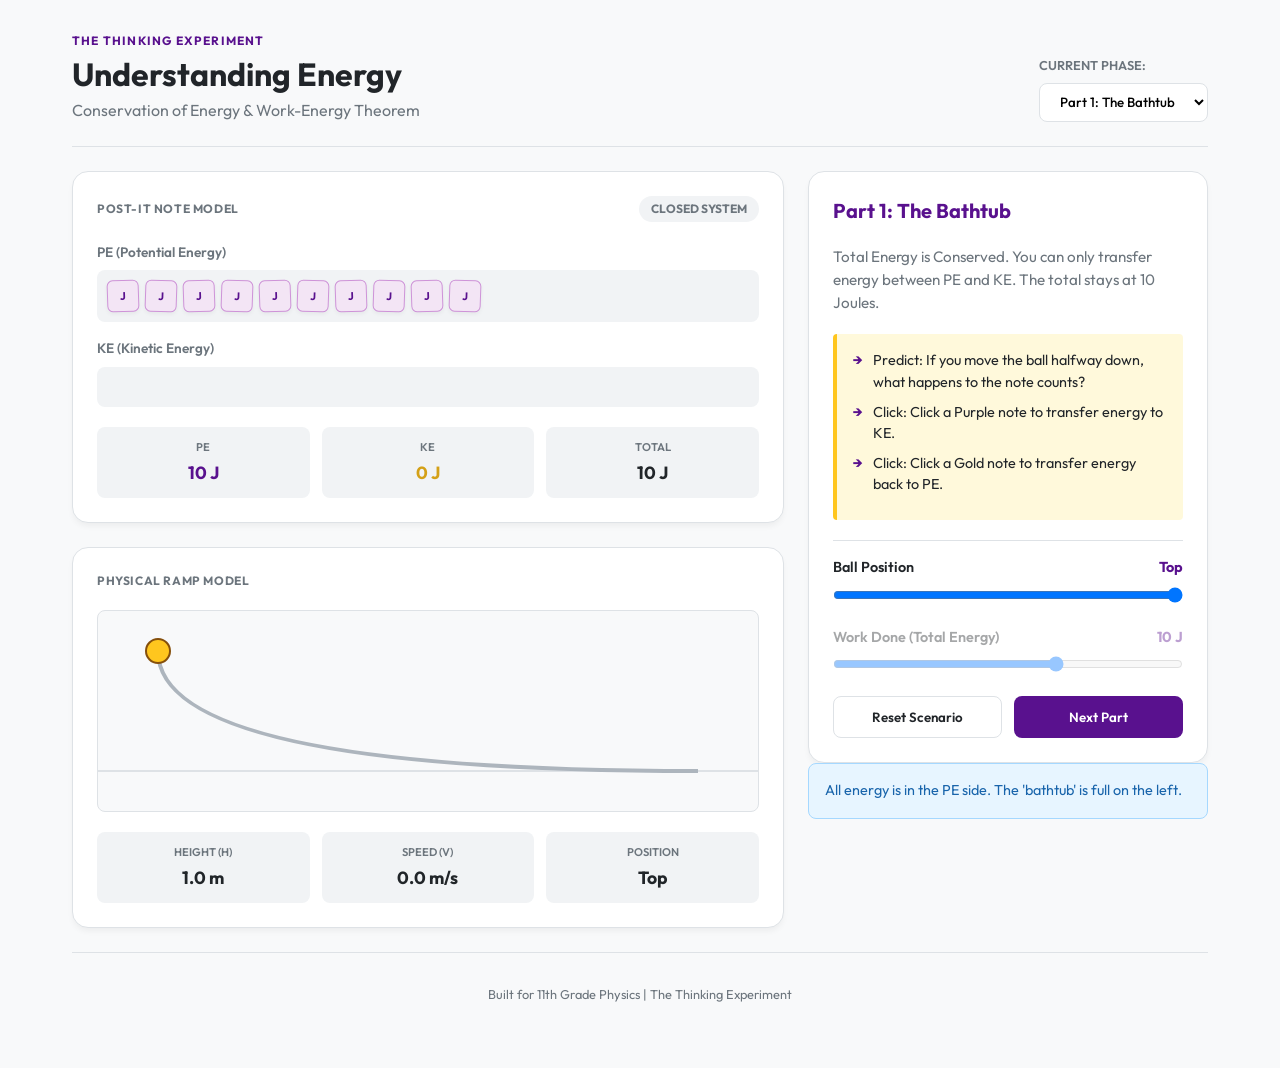
==== index.html @ 65b53689 "Initial commit: Understanding Energy simulation" ====
<!DOCTYPE html>
<html lang="en">
<head>
    <meta charset="UTF-8">
    <meta name="viewport" content="width=device-width, initial-scale=1.0">
    <title>Understanding Energy - The Thinking Experiment</title>
    <meta name="description" content="Interactive energy conservation and work simulation for 11th grade physics.">
    <link rel="stylesheet" href="styles.css">
    <link rel="preconnect" href="https://fonts.googleapis.com">
    <link rel="preconnect" href="https://fonts.gstatic.com" crossorigin>
    <link href="https://fonts.googleapis.com/css2?family=Outfit:wght@300;400;500;600;700&display=swap" rel="stylesheet">
</head>
<body class="light-mode">
    <div class="app-shell">
        <header class="app-header">
            <div class="header-main">
                <p class="kicker">The Thinking Experiment</p>
                <h1>Understanding Energy</h1>
                <p class="subtitle">Conservation of Energy & Work-Energy Theorem</p>
            </div>
            <div class="part-nav">
                <label for="part-selector">Current Phase:</label>
                <select id="part-selector">
                    <option value="1">Part 1: The Bathtub</option>
                    <option value="2">Part 2: Real Values</option>
                    <option value="3">Part 3: Work</option>
                    <option value="4">Part 4: Together</option>
                </select>
            </div>
        </header>

        <main class="main-content">
            <div class="simulation-grid">
                <!-- Left Panel: Models -->
                <div class="models-column">
                    <div class="panel">
                        <div class="panel-header">
                            <span class="panel-title">Post-It Note Model</span>
                            <span id="work-badge" class="work-badge none">no work</span>
                        </div>
                        
                        <div class="model-section">
                            <div class="side-label">PE (Potential Energy)</div>
                            <div class="notes-area" id="pe-notes"></div>
                        </div>

                        <div class="model-section">
                            <div class="side-label">KE (Kinetic Energy)</div>
                            <div class="notes-area" id="ke-notes"></div>
                        </div>

                        <div class="stats-grid">
                            <div class="stat-card pe">
                                <div class="stat-label">PE</div>
                                <div class="stat-value" id="stat-pe">0 J</div>
                            </div>
                            <div class="stat-card ke">
                                <div class="stat-label">KE</div>
                                <div class="stat-value" id="stat-ke">0 J</div>
                            </div>
                            <div class="stat-card total">
                                <div class="stat-label">Total</div>
                                <div class="stat-value" id="stat-tot">0 J</div>
                            </div>
                        </div>

                        <div class="formula-bar" id="formula-bar">
                            <span class="formula-chip">PE = mgh</span>
                            <span class="formula-chip">KE = ½mv²</span>
                            <span class="formula-chip">m = 1kg, g = 10m/s²</span>
                        </div>
                    </div>

                    <div class="panel">
                        <div class="panel-header">
                            <span class="panel-title">Physical Ramp Model</span>
                        </div>
                        <div class="canvas-container">
                            <canvas id="ramp-canvas"></canvas>
                        </div>
                        <div class="stats-grid">
                            <div class="stat-card height">
                                <div class="stat-label">Height (h)</div>
                                <div class="stat-value" id="stat-h">0.0 m</div>
                            </div>
                            <div class="stat-card speed">
                                <div class="stat-label">Speed (v)</div>
                                <div class="stat-value" id="stat-v">0.0 m/s</div>
                            </div>
                            <div class="stat-card position">
                                <div class="stat-label">Position</div>
                                <div class="stat-value" id="stat-pos">Top</div>
                            </div>
                        </div>
                    </div>
                </div>

                <!-- Right Panel: Guide & Controls -->
                <div class="guide-column">
                    <div class="panel guide-panel">
                        <h2 id="part-title">Part 1: The Bathtub</h2>
                        <p id="part-desc" class="part-description">Total energy is fixed. You can only transfer energy between PE and KE.</p>
                        
                        <div class="task-box">
                            <ul id="task-list"></ul>
                        </div>

                        <div class="controls-section">
                            <div class="control-group" id="pos-control">
                                <div class="control-header">
                                    <label>Ball Position</label>
                                    <span class="control-val" id="pos-out">Top</span>
                                </div>
                                <input type="range" min="0" max="100" value="100" id="pos-slider" step="1">
                            </div>

                            <div class="control-group" id="energy-control">
                                <div class="control-header">
                                    <label>Work Done (Total Energy)</label>
                                    <span class="control-val" id="energy-out">10 J</span>
                                </div>
                                <input type="range" min="1" max="15" value="10" id="energy-slider" step="1">
                            </div>

                            <div class="button-actions">
                                <button id="btn-reset" class="btn btn-secondary">Reset Scenario</button>
                                <button id="btn-next" class="btn btn-primary">Next Part</button>
                            </div>
                        </div>
                    </div>

                    <div class="annotation-box" id="annotation">
                        Select a part to begin the investigation.
                    </div>
                </div>
            </div>
        </main>

        <footer class="app-footer">
            <p>Built for 11th Grade Physics | The Thinking Experiment</p>
        </footer>
    </div>

    <script src="script.js"></script>
</body>
</html>
---- styles.css ----
:root {
    --color-bg-body: #f8f9fa;
    --color-bg-panel: #ffffff;
    --color-bg-stat: #f1f3f5;
    --color-border: #dee2e6;
    --color-text-primary: #212529;
    --color-text-secondary: #6c757d;
    
    --pe-color-bg: #f3e5f5;
    --pe-color-text: #59118e;
    --pe-color-border: #ce93d8;
    
    --ke-color-bg: #fffde7;
    --ke-color-text: #ffc61e;
    --ke-color-border: #fff59d;
    
    --work-pos-bg: #faeeda;
    --work-pos-text: #633806;
    --work-neg-bg: #fcebeb;
    --work-neg-text: #791f1f;
    
    --accent-purple: #59118e; /* School Color */
    --accent-gold: #ffc61e;   /* School Color */
    
    --radius-lg: 16px;
    --radius-md: 8px;
    --font-main: 'Outfit', sans-serif;
}

* {
    box-sizing: border-box;
    margin: 0;
    padding: 0;
}

body {
    background-color: var(--color-bg-body);
    color: var(--color-text-primary);
    font-family: var(--font-main);
    line-height: 1.5;
    -webkit-font-smoothing: antialiased;
}

.app-shell {
    max-width: 1200px;
    margin: 0 auto;
    padding: 2rem;
    display: flex;
    flex-direction: column;
    gap: 1.5rem;
    min-height: 100vh;
}

/* Header */
.app-header {
    display: flex;
    justify-content: space-between;
    align-items: flex-end;
    padding-bottom: 1.5rem;
    border-bottom: 1px solid var(--color-border);
}

.kicker {
    font-size: 0.75rem;
    font-weight: 700;
    text-transform: uppercase;
    letter-spacing: 0.1em;
    color: var(--pe-color-text);
}

h1 {
    font-size: 2rem;
    font-weight: 700;
}

.subtitle {
    color: var(--color-text-secondary);
    font-size: 1rem;
}

.part-nav {
    display: flex;
    flex-direction: column;
    gap: 0.5rem;
}

.part-nav label {
    font-size: 0.8rem;
    font-weight: 600;
    color: var(--color-text-secondary);
    text-transform: uppercase;
}

#part-selector {
    padding: 0.6rem 1rem;
    border-radius: var(--radius-md);
    border: 1px solid var(--color-border);
    background: white;
    font-family: inherit;
    font-weight: 500;
    cursor: pointer;
}

/* Grid Layout */
.simulation-grid {
    display: grid;
    grid-template-columns: 1fr 400px;
    gap: 1.5rem;
}

.models-column {
    display: flex;
    flex-direction: column;
    gap: 1.5rem;
}

.panel {
    background: var(--color-bg-panel);
    border: 1px solid var(--color-border);
    border-radius: var(--radius-lg);
    padding: 1.5rem;
    box-shadow: 0 4px 6px -1px rgba(0, 0, 0, 0.05);
}

.panel-header {
    display: flex;
    justify-content: space-between;
    align-items: center;
    margin-bottom: 1.25rem;
}

.panel-title {
    font-size: 0.75rem;
    font-weight: 700;
    text-transform: uppercase;
    letter-spacing: 0.05em;
    color: var(--color-text-secondary);
}

/* Models */
.model-section {
    margin-bottom: 1rem;
}

.side-label {
    font-size: 0.85rem;
    font-weight: 600;
    margin-bottom: 0.5rem;
    color: var(--color-text-secondary);
}

.notes-area {
    display: flex;
    flex-wrap: wrap;
    gap: 6px;
    min-height: 40px;
    padding: 10px;
    background: var(--color-bg-stat);
    border-radius: var(--radius-md);
    align-content: flex-start;
}

.note {
    width: 32px;
    height: 32px;
    border-radius: 6px;
    display: flex;
    align-items: center;
    justify-content: center;
    font-size: 11px;
    font-weight: 700;
    box-shadow: 0 2px 4px rgba(0,0,0,0.05);
    animation: popIn 0.3s cubic-bezier(0.34, 1.56, 0.64, 1); transform: rotate(-2deg);
}

.note.pe { background: var(--pe-color-bg); color: var(--pe-color-text); border: 1px solid var(--pe-color-border); }
.note.ke { background: var(--ke-color-bg); color: var(--ke-color-text); border: 1px solid var(--ke-color-border); }

/* Stats */
.stats-grid {
    display: grid;
    grid-template-columns: repeat(3, 1fr);
    gap: 0.75rem;
    margin-top: 1.25rem;
}

.stat-card {
    padding: 0.75rem;
    border-radius: var(--radius-md);
    text-align: center;
    background: var(--color-bg-stat);
}

.stat-label {
    font-size: 0.7rem;
    font-weight: 600;
    text-transform: uppercase;
    color: var(--color-text-secondary);
    margin-bottom: 0.25rem;
}

.stat-value {
    font-size: 1.1rem;
    font-weight: 700;
}

.stat-card.pe .stat-value { color: var(--pe-color-text); }
.stat-card.ke .stat-value { color: #d4a017; }

/* Canvas */
.canvas-container {
    background: #f8f9fa;
    border-radius: var(--radius-md);
    margin-bottom: 1rem;
    border: 1px solid var(--color-border);
}

#ramp-canvas {
    width: 100%;
    height: 200px;
    display: block;
}

/* Formula Bar */
.formula-bar {
    display: flex;
    gap: 0.5rem;
    margin-top: 1rem;
    flex-wrap: wrap;
}

.formula-chip {
    font-size: 0.75rem;
    padding: 0.25rem 0.6rem;
    background: #f1f3f5;
    color: var(--color-text-secondary);
    border-radius: 4px;
    font-family: monospace;
}

/* Guide Column */
.guide-panel {
    display: flex;
    flex-direction: column;
    gap: 1.25rem;
}

h2 {
    font-size: 1.25rem;
    font-weight: 700;
    color: var(--accent-purple);
}

.part-description {
    font-size: 0.95rem;
    color: var(--color-text-secondary);
}

.task-box {
    background: #fff9db; /* Light yellow background for tasks */
    border-left: 4px solid var(--accent-gold);
    padding: 1rem;
    border-radius: 4px;
}

#task-list {
    list-style: none;
    font-size: 0.9rem;
}

#task-list li {
    margin-bottom: 0.5rem;
    position: relative;
    padding-left: 1.25rem;
}

#task-list li::before {
    content: "→";
    position: absolute;
    left: 0;
    color: var(--accent-purple);
    font-weight: 700;
}

/* Controls */
.controls-section {
    display: flex;
    flex-direction: column;
    gap: 1.5rem;
    padding-top: 1rem;
    border-top: 1px solid var(--color-border);
}

.control-group {
    display: flex;
    flex-direction: column;
    gap: 0.5rem;
}

.control-header {
    display: flex;
    justify-content: space-between;
    align-items: center;
}

.control-header label {
    font-size: 0.9rem;
    font-weight: 600;
}

.control-val {
    font-size: 0.9rem;
    font-weight: 700;
    color: var(--accent-purple);
}

input[type=range] {
    width: 100%;
    cursor: pointer;
}

.button-actions {
    display: flex;
    gap: 0.75rem;
}

.btn {
    flex: 1;
    padding: 0.75rem;
    border-radius: var(--radius-md);
    border: 1px solid transparent;
    font-weight: 600;
    font-family: inherit;
    cursor: pointer;
    transition: all 0.2s;
}

.btn-primary { background: var(--accent-purple); color: white; }
.btn-primary:hover { filter: brightness(1.1); }

.btn-secondary { background: white; border-color: var(--color-border); color: var(--color-text-primary); }
.btn-secondary:hover { background: var(--color-bg-stat); }

/* Work Badge */
.work-badge {
    padding: 0.25rem 0.75rem;
    border-radius: 999px;
    font-size: 0.75rem;
    font-weight: 700;
    text-transform: uppercase;
}

.work-badge.pos { background: var(--work-pos-bg); color: var(--work-pos-text); }
.work-badge.neg { background: var(--work-neg-bg); color: var(--work-neg-text); }
.work-badge.none { background: var(--color-bg-stat); color: var(--color-text-secondary); }

.annotation-box {
    padding: 1rem;
    background: #e7f5ff;
    border-radius: var(--radius-md);
    font-size: 0.9rem;
    color: #1864ab;
    border: 1px solid #a5d8ff;
}

@keyframes popIn {
    0% { transform: scale(0.8); opacity: 0; }
    100% { transform: scale(1); opacity: 1; }
}

.app-footer {
    margin-top: auto;
    padding: 2rem 0;
    text-align: center;
    border-top: 1px solid var(--color-border);
    font-size: 0.8rem;
    color: var(--color-text-secondary);
}

.note:nth-child(even) { transform: rotate(2deg); }
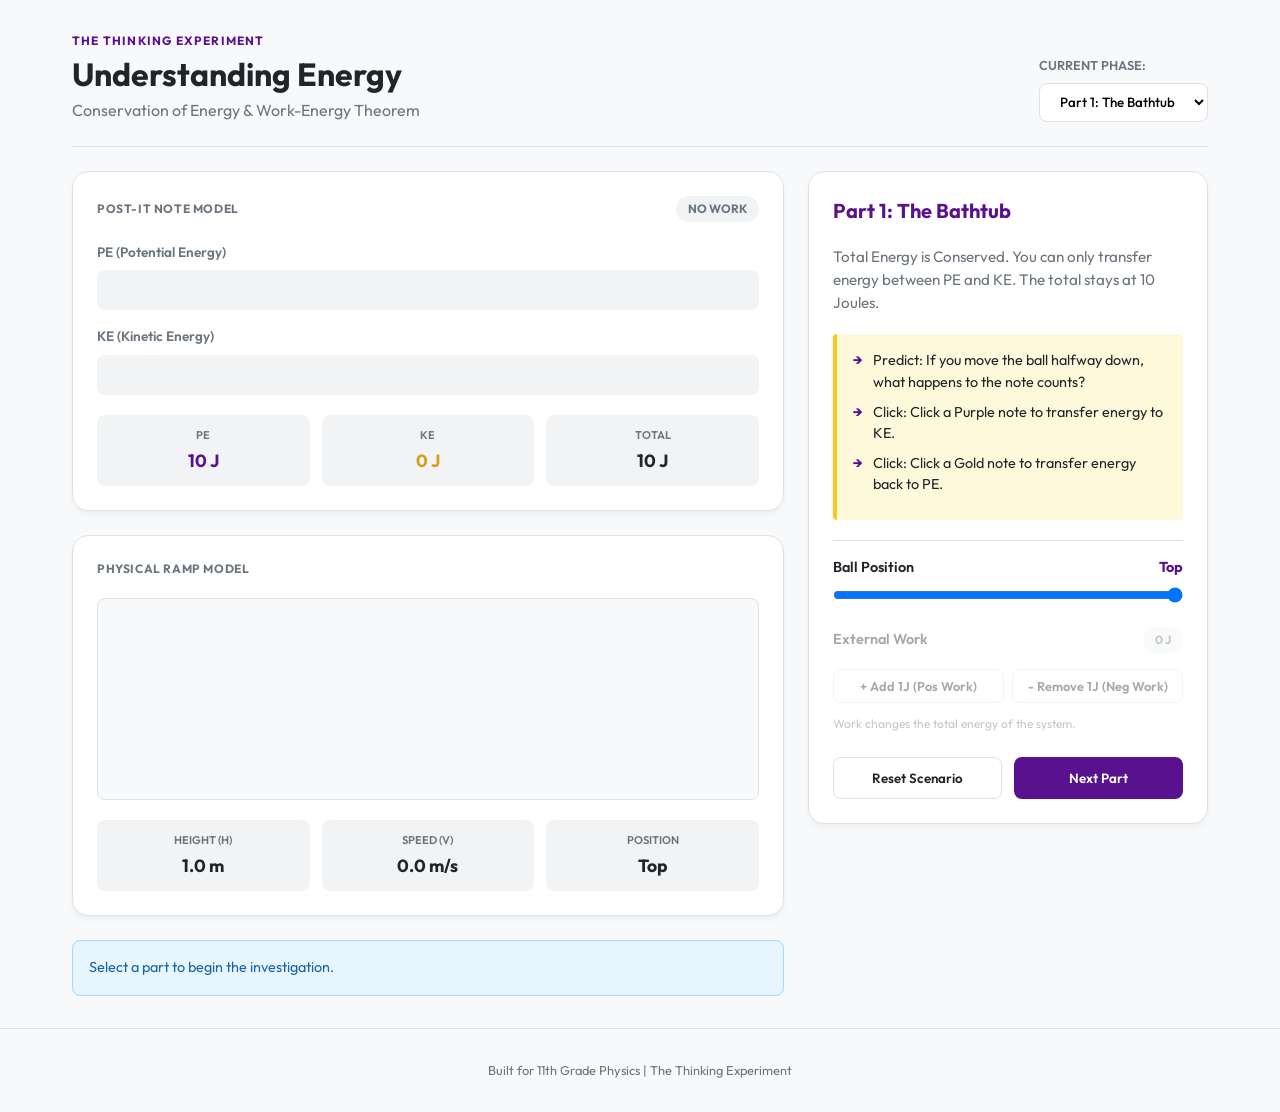
==== commit 85239244: "Refine Work interface: switch from slider to buttons" ====
--- a/index.html
+++ b/index.html
@@ -5,6 +5,7 @@
     <meta name="viewport" content="width=device-width, initial-scale=1.0">
     <title>Understanding Energy - The Thinking Experiment</title>
     <meta name="description" content="Interactive energy conservation and work simulation for 11th grade physics.">
+    <link rel="icon" type="image/png" href="favicon.png">
     <link rel="stylesheet" href="styles.css">
     <link rel="preconnect" href="https://fonts.googleapis.com">
     <link rel="preconnect" href="https://fonts.gstatic.com" crossorigin>
@@ -97,6 +98,7 @@
 
                 <!-- Right Panel: Guide & Controls -->
                 <div class="guide-column">
+                    
                     <div class="panel guide-panel">
                         <h2 id="part-title">Part 1: The Bathtub</h2>
                         <p id="part-desc" class="part-description">Total energy is fixed. You can only transfer energy between PE and KE.</p>
@@ -114,12 +116,18 @@
                                 <input type="range" min="0" max="100" value="100" id="pos-slider" step="1">
                             </div>
 
-                            <div class="control-group" id="energy-control">
+                            <div class="control-group" id="work-control">
                                 <div class="control-header">
-                                    <label>Work Done (Total Energy)</label>
-                                    <span class="control-val" id="energy-out">10 J</span>
+                                    <label>External Work</label>
+                                    <span id="work-total-display" class="work-badge none">0 J</span>
                                 </div>
-                                <input type="range" min="1" max="15" value="10" id="energy-slider" step="1">
+                                <div class="button-actions work-buttons">
+                                    <button id="btn-add-work" class="btn btn-secondary">+ Add 1J (Pos Work)</button>
+                                    <button id="btn-rem-work" class="btn btn-secondary">- Remove 1J (Neg Work)</button>
+                                </div>
+                                <div class="sub-label" style="font-size:0.75rem; color:var(--color-text-secondary); margin-top:0.25rem;">
+                                    Work changes the total energy of the system.
+                                </div>
                             </div>
 
                             <div class="button-actions">
@@ -127,6 +135,9 @@
                                 <button id="btn-next" class="btn btn-primary">Next Part</button>
                             </div>
                         </div>
+                    </div>
+
+
                     </div>
 
                     <div class="annotation-box" id="annotation">
--- a/styles.css
+++ b/styles.css
@@ -378,3 +378,13 @@
 }
 
 .note:nth-child(even) { transform: rotate(2deg); }
+
+.work-buttons {
+    display: flex;
+    gap: 0.5rem;
+    margin-top: 0.5rem;
+}
+.work-buttons .btn {
+    padding: 0.5rem;
+    font-size: 0.8rem;
+}
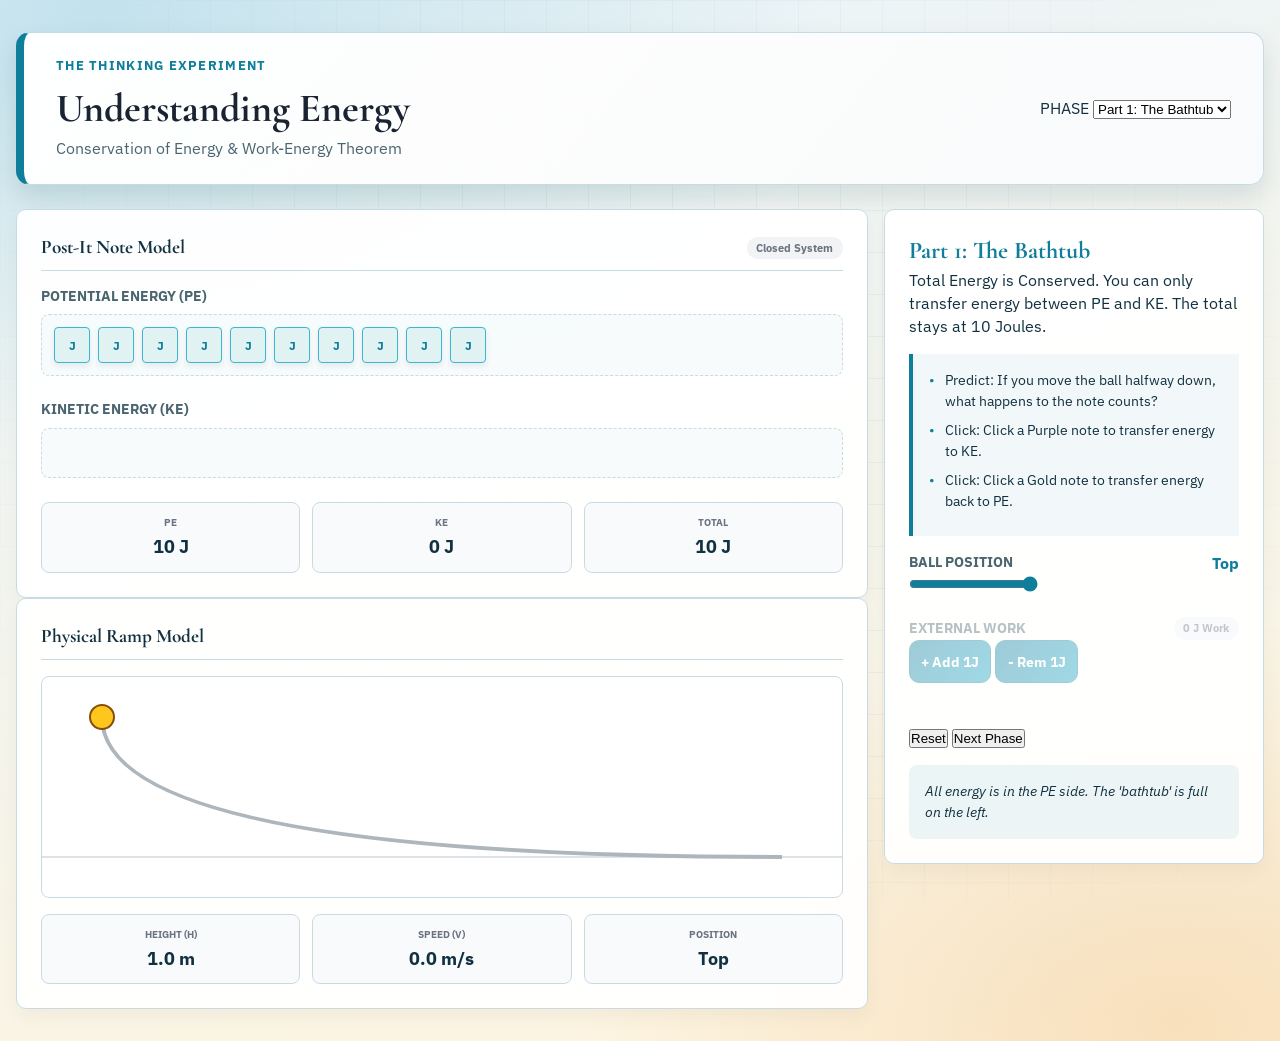
==== commit d11906b9: "Branding: Update colors and style to match The Thinking Experiment standard" ====
--- a/index.html
+++ b/index.html
@@ -4,152 +4,137 @@
     <meta charset="UTF-8">
     <meta name="viewport" content="width=device-width, initial-scale=1.0">
     <title>Understanding Energy - The Thinking Experiment</title>
-    <meta name="description" content="Interactive energy conservation and work simulation for 11th grade physics.">
     <link rel="icon" type="image/png" href="favicon.png">
     <link rel="stylesheet" href="styles.css">
-    <link rel="preconnect" href="https://fonts.googleapis.com">
-    <link rel="preconnect" href="https://fonts.gstatic.com" crossorigin>
-    <link href="https://fonts.googleapis.com/css2?family=Outfit:wght@300;400;500;600;700&display=swap" rel="stylesheet">
 </head>
-<body class="light-mode">
-    <div class="app-shell">
-        <header class="app-header">
-            <div class="header-main">
+<body data-theme="light">
+    <div class="bg-grid"></div>
+    
+    <div class="shell">
+        <!-- ===== HERO ===== -->
+        <header class="hero">
+            <div>
                 <p class="kicker">The Thinking Experiment</p>
                 <h1>Understanding Energy</h1>
                 <p class="subtitle">Conservation of Energy & Work-Energy Theorem</p>
             </div>
             <div class="part-nav">
-                <label for="part-selector">Current Phase:</label>
-                <select id="part-selector">
-                    <option value="1">Part 1: The Bathtub</option>
-                    <option value="2">Part 2: Real Values</option>
-                    <option value="3">Part 3: Work</option>
-                    <option value="4">Part 4: Together</option>
-                </select>
+                <label>
+                    PHASE
+                    <select id="part-selector">
+                        <option value="1">Part 1: The Bathtub</option>
+                        <option value="2">Part 2: Real Values</option>
+                        <option value="3">Part 3: Work</option>
+                        <option value="4">Part 4: Together</option>
+                    </select>
+                </label>
             </div>
         </header>
 
-        <main class="main-content">
-            <div class="simulation-grid">
-                <!-- Left Panel: Models -->
-                <div class="models-column">
-                    <div class="panel">
-                        <div class="panel-header">
-                            <span class="panel-title">Post-It Note Model</span>
-                            <span id="work-badge" class="work-badge none">no work</span>
+        <main class="app-layout">
+            <!-- Left: Models -->
+            <div class="models-column">
+                <section class="panel">
+                    <div class="panel-header">
+                        <span class="panel-title">Post-It Note Model</span>
+                        <span id="work-badge" class="work-badge none">Closed System</span>
+                    </div>
+                    
+                    <div class="model-section">
+                        <div class="side-label">Potential Energy (PE)</div>
+                        <div class="notes-area" id="pe-notes"></div>
+                    </div>
+
+                    <div class="model-section">
+                        <div class="side-label">Kinetic Energy (KE)</div>
+                        <div class="notes-area" id="ke-notes"></div>
+                    </div>
+
+                    <div class="stats-grid">
+                        <div class="stat-card">
+                            <div class="stat-label">PE</div>
+                            <div id="stat-pe" class="stat-value">0 J</div>
                         </div>
-                        
-                        <div class="model-section">
-                            <div class="side-label">PE (Potential Energy)</div>
-                            <div class="notes-area" id="pe-notes"></div>
+                        <div class="stat-card">
+                            <div class="stat-label">KE</div>
+                            <div id="stat-ke" class="stat-value">0 J</div>
+                        </div>
+                        <div class="stat-card">
+                            <div class="stat-label">Total</div>
+                            <div id="stat-tot" class="stat-value">0 J</div>
+                        </div>
+                    </div>
+                </section>
+
+                <section class="panel">
+                    <div class="panel-header">
+                        <span class="panel-title">Physical Ramp Model</span>
+                    </div>
+                    <div class="canvas-container">
+                        <canvas id="ramp-canvas"></canvas>
+                    </div>
+                    <div class="stats-grid">
+                        <div class="stat-card">
+                            <div class="stat-label">Height (h)</div>
+                            <div id="stat-h" class="stat-value">0.0 m</div>
+                        </div>
+                        <div class="stat-card">
+                            <div class="stat-label">Speed (v)</div>
+                            <div id="stat-v" class="stat-value">0.0 m/s</div>
+                        </div>
+                        <div class="stat-card">
+                            <div class="stat-label">Position</div>
+                            <div id="stat-pos" class="stat-value">Top</div>
+                        </div>
+                    </div>
+                </section>
+            </div>
+
+            <!-- Right: Guide & Controls -->
+            <div class="guide-column">
+                <section class="panel guide-panel">
+                    <h2 id="part-title">Part 1: The Bathtub</h2>
+                    <p id="part-desc" class="part-description">Energy transfers between states but the total is conserved.</p>
+                    
+                    <div class="task-box">
+                        <ul id="task-list"></ul>
+                    </div>
+
+                    <div class="controls-section">
+                        <div class="control-group">
+                            <div class="panel-header" style="border:0; margin-bottom:0; padding:0;">
+                                <label>BALL POSITION</label>
+                                <span id="pos-out" style="font-weight:700; color:var(--gold-500);">Top</span>
+                            </div>
+                            <input type="range" id="pos-slider" min="0" max="100" value="100">
                         </div>
 
-                        <div class="model-section">
-                            <div class="side-label">KE (Kinetic Energy)</div>
-                            <div class="notes-area" id="ke-notes"></div>
-                        </div>
-
-                        <div class="stats-grid">
-                            <div class="stat-card pe">
-                                <div class="stat-label">PE</div>
-                                <div class="stat-value" id="stat-pe">0 J</div>
+                        <div class="control-group" id="work-control">
+                            <div class="panel-header" style="border:0; margin-bottom:0; padding:0;">
+                                <label>EXTERNAL WORK</label>
+                                <span id="work-total-display" class="work-badge none">0 J</span>
                             </div>
-                            <div class="stat-card ke">
-                                <div class="stat-label">KE</div>
-                                <div class="stat-value" id="stat-ke">0 J</div>
-                            </div>
-                            <div class="stat-card total">
-                                <div class="stat-label">Total</div>
-                                <div class="stat-value" id="stat-tot">0 J</div>
+                            <div class="button-row">
+                                <button id="btn-add-work" class="btn">+ Add 1J</button>
+                                <button id="btn-rem-work" class="btn ghost">- Rem 1J</button>
                             </div>
                         </div>
 
-                        <div class="formula-bar" id="formula-bar">
-                            <span class="formula-chip">PE = mgh</span>
-                            <span class="formula-chip">KE = ½mv²</span>
-                            <span class="formula-chip">m = 1kg, g = 10m/s²</span>
+                        <div class="button-row" style="margin-top:1.5rem;">
+                            <button id="btn-reset" class="ghost" style="flex:1;">Reset</button>
+                            <button id="btn-next" style="flex:2;">Next Phase</button>
                         </div>
                     </div>
 
-                    <div class="panel">
-                        <div class="panel-header">
-                            <span class="panel-title">Physical Ramp Model</span>
-                        </div>
-                        <div class="canvas-container">
-                            <canvas id="ramp-canvas"></canvas>
-                        </div>
-                        <div class="stats-grid">
-                            <div class="stat-card height">
-                                <div class="stat-label">Height (h)</div>
-                                <div class="stat-value" id="stat-h">0.0 m</div>
-                            </div>
-                            <div class="stat-card speed">
-                                <div class="stat-label">Speed (v)</div>
-                                <div class="stat-value" id="stat-v">0.0 m/s</div>
-                            </div>
-                            <div class="stat-card position">
-                                <div class="stat-label">Position</div>
-                                <div class="stat-value" id="stat-pos">Top</div>
-                            </div>
-                        </div>
-                    </div>
-                </div>
+                    <div id="annotation" class="annotation-box"></div>
+                </section>
 
-                <!-- Right Panel: Guide & Controls -->
-                <div class="guide-column">
-                    
-                    <div class="panel guide-panel">
-                        <h2 id="part-title">Part 1: The Bathtub</h2>
-                        <p id="part-desc" class="part-description">Total energy is fixed. You can only transfer energy between PE and KE.</p>
-                        
-                        <div class="task-box">
-                            <ul id="task-list"></ul>
-                        </div>
-
-                        <div class="controls-section">
-                            <div class="control-group" id="pos-control">
-                                <div class="control-header">
-                                    <label>Ball Position</label>
-                                    <span class="control-val" id="pos-out">Top</span>
-                                </div>
-                                <input type="range" min="0" max="100" value="100" id="pos-slider" step="1">
-                            </div>
-
-                            <div class="control-group" id="work-control">
-                                <div class="control-header">
-                                    <label>External Work</label>
-                                    <span id="work-total-display" class="work-badge none">0 J</span>
-                                </div>
-                                <div class="button-actions work-buttons">
-                                    <button id="btn-add-work" class="btn btn-secondary">+ Add 1J (Pos Work)</button>
-                                    <button id="btn-rem-work" class="btn btn-secondary">- Remove 1J (Neg Work)</button>
-                                </div>
-                                <div class="sub-label" style="font-size:0.75rem; color:var(--color-text-secondary); margin-top:0.25rem;">
-                                    Work changes the total energy of the system.
-                                </div>
-                            </div>
-
-                            <div class="button-actions">
-                                <button id="btn-reset" class="btn btn-secondary">Reset Scenario</button>
-                                <button id="btn-next" class="btn btn-primary">Next Part</button>
-                            </div>
-                        </div>
-                    </div>
-
-
-                    </div>
-
-                    <div class="annotation-box" id="annotation">
-                        Select a part to begin the investigation.
-                    </div>
+                <div id="formula-bar" class="panel" style="margin-top:1rem; padding:0.8rem; display:none; flex-wrap:wrap; gap:0.5rem; justify-content:center;">
+                    <span class="work-badge" style="background:#f1f3f5; color:var(--text-300);">PE = mgh</span>
+                    <span class="work-badge" style="background:#f1f3f5; color:var(--text-300);">KE = ½mv²</span>
                 </div>
             </div>
         </main>
-
-        <footer class="app-footer">
-            <p>Built for 11th Grade Physics | The Thinking Experiment</p>
-        </footer>
     </div>
 
     <script src="script.js"></script>
--- a/styles.css
+++ b/styles.css
@@ -1,30 +1,26 @@
+@import url("https://fonts.googleapis.com/css2?family=Cormorant+Garamond:wght@600;700&family=IBM+Plex+Sans:wght@400;500;600;700&display=swap");
+
 :root {
-    --color-bg-body: #f8f9fa;
-    --color-bg-panel: #ffffff;
-    --color-bg-stat: #f1f3f5;
-    --color-border: #dee2e6;
-    --color-text-primary: #212529;
-    --color-text-secondary: #6c757d;
-    
-    --pe-color-bg: #f3e5f5;
-    --pe-color-text: #59118e;
-    --pe-color-border: #ce93d8;
-    
-    --ke-color-bg: #fffde7;
-    --ke-color-text: #ffc61e;
-    --ke-color-border: #fff59d;
-    
-    --work-pos-bg: #faeeda;
-    --work-pos-text: #633806;
-    --work-neg-bg: #fcebeb;
-    --work-neg-text: #791f1f;
-    
-    --accent-purple: #59118e; /* School Color */
-    --accent-gold: #ffc61e;   /* School Color */
-    
-    --radius-lg: 16px;
-    --radius-md: 8px;
-    --font-main: 'Outfit', sans-serif;
+    --bg-950: #ffffff;
+    --bg-900: #f5f7fa;
+    --bg-800: #e9eef4;
+    --text-100: #123140;
+    --text-300: #4b6570;
+    --text-500: #6b7280;
+    
+    --gold-500: #0f7e9b; /* Thinking Experiment Teal */
+    --gold-400: #13a1c4;
+    --gold-300: #3db5d1;
+    
+    --pe-color-text: var(--gold-500);
+    --ke-color-text: #dc8420; /* Complementary orange for KE */
+    
+    --surface: rgba(255, 255, 255, 0.95);
+    --border: #c8dbe3;
+    --shadow-lg: 0 12px 24px rgba(12, 54, 68, 0.12);
+    
+    --radius-lg: 14px;
+    --radius-md: 10px;
 }
 
 * {
@@ -34,357 +30,264 @@
 }
 
 body {
-    background-color: var(--color-bg-body);
-    color: var(--color-text-primary);
-    font-family: var(--font-main);
-    line-height: 1.5;
-    -webkit-font-smoothing: antialiased;
-}
-
-.app-shell {
-    max-width: 1200px;
-    margin: 0 auto;
-    padding: 2rem;
-    display: flex;
-    flex-direction: column;
-    gap: 1.5rem;
+    font-family: "IBM Plex Sans", sans-serif;
+    color: var(--text-100);
+    background:
+        radial-gradient(1200px 700px at 8% 2%, rgba(19, 143, 176, 0.18), transparent 62%),
+        radial-gradient(900px 600px at 92% 98%, rgba(220, 132, 32, 0.18), transparent 66%),
+        linear-gradient(165deg, #e9f4fb, #fff4dd);
+    line-height: 1.45;
     min-height: 100vh;
 }
 
-/* Header */
-.app-header {
+.bg-grid {
+    position: fixed;
+    inset: 0;
+    z-index: -1;
+    background-image: linear-gradient(rgba(15, 126, 155, 0.06) 1px, transparent 1px),
+        linear-gradient(90deg, rgba(15, 126, 155, 0.06) 1px, transparent 1px);
+    background-size: 42px 42px;
+    mask-image: radial-gradient(circle at center, black 42%, transparent 95%);
+}
+
+.shell {
+    width: min(1400px, calc(100% - 2rem));
+    margin-inline: auto;
+    padding: 2rem 0;
+}
+
+/* Hero Section */
+.hero {
+    border: 1px solid var(--border);
+    border-left: 8px solid var(--gold-500);
+    border-radius: var(--radius-lg);
+    padding: 1.5rem 2rem;
+    background: linear-gradient(130deg, rgba(255, 255, 255, 0.98), rgba(249, 250, 251, 0.98));
+    box-shadow: var(--shadow-lg);
+    margin-bottom: 1.5rem;
     display: flex;
     justify-content: space-between;
-    align-items: flex-end;
-    padding-bottom: 1.5rem;
-    border-bottom: 1px solid var(--color-border);
+    align-items: center;
 }
 
 .kicker {
-    font-size: 0.75rem;
-    font-weight: 700;
+    font-size: 0.8rem;
     text-transform: uppercase;
     letter-spacing: 0.1em;
-    color: var(--pe-color-text);
+    color: var(--gold-500);
+    font-weight: 700;
 }
 
 h1 {
-    font-size: 2rem;
-    font-weight: 700;
+    font-family: "Cormorant Garamond", serif;
+    font-size: 2.5rem;
+    color: #1a2332;
+    margin-top: 0.2rem;
 }
 
 .subtitle {
-    color: var(--color-text-secondary);
+    color: var(--text-300);
     font-size: 1rem;
 }
 
-.part-nav {
-    display: flex;
-    flex-direction: column;
-    gap: 0.5rem;
-}
-
-.part-nav label {
-    font-size: 0.8rem;
-    font-weight: 600;
-    color: var(--color-text-secondary);
-    text-transform: uppercase;
-}
-
-#part-selector {
-    padding: 0.6rem 1rem;
+/* Simulation Grid */
+.app-layout {
+    display: grid;
+    grid-template-columns: 1fr 380px;
+    gap: 1rem;
+}
+
+.panel {
+    border: 1px solid var(--border);
     border-radius: var(--radius-md);
-    border: 1px solid var(--color-border);
-    background: white;
-    font-family: inherit;
-    font-weight: 500;
-    cursor: pointer;
-}
-
-/* Grid Layout */
-.simulation-grid {
-    display: grid;
-    grid-template-columns: 1fr 400px;
-    gap: 1.5rem;
-}
-
-.models-column {
-    display: flex;
-    flex-direction: column;
-    gap: 1.5rem;
-}
-
-.panel {
-    background: var(--color-bg-panel);
-    border: 1px solid var(--color-border);
-    border-radius: var(--radius-lg);
+    background: var(--surface);
     padding: 1.5rem;
-    box-shadow: 0 4px 6px -1px rgba(0, 0, 0, 0.05);
+    box-shadow: 0 8px 20px rgba(0, 0, 0, 0.04);
 }
 
 .panel-header {
     display: flex;
     justify-content: space-between;
     align-items: center;
-    margin-bottom: 1.25rem;
+    margin-bottom: 1rem;
+    border-bottom: 1px solid var(--border);
+    padding-bottom: 0.5rem;
 }
 
 .panel-title {
-    font-size: 0.75rem;
-    font-weight: 700;
-    text-transform: uppercase;
-    letter-spacing: 0.05em;
-    color: var(--color-text-secondary);
-}
-
-/* Models */
+    font-family: "Cormorant Garamond", serif;
+    font-size: 1.2rem;
+    font-weight: 700;
+    color: var(--text-100);
+}
+
+/* Model Styles */
 .model-section {
-    margin-bottom: 1rem;
+    margin-bottom: 1.5rem;
 }
 
 .side-label {
     font-size: 0.85rem;
-    font-weight: 600;
+    font-weight: 700;
     margin-bottom: 0.5rem;
-    color: var(--color-text-secondary);
+    color: var(--text-300);
+    text-transform: uppercase;
 }
 
 .notes-area {
     display: flex;
     flex-wrap: wrap;
-    gap: 6px;
-    min-height: 40px;
-    padding: 10px;
-    background: var(--color-bg-stat);
-    border-radius: var(--radius-md);
-    align-content: flex-start;
+    gap: 8px;
+    min-height: 50px;
+    padding: 12px;
+    background: rgba(15, 126, 155, 0.03);
+    border: 1px dashed var(--border);
+    border-radius: 8px;
 }
 
 .note {
-    width: 32px;
-    height: 32px;
-    border-radius: 6px;
+    width: 36px;
+    height: 36px;
+    border-radius: 4px;
     display: flex;
     align-items: center;
     justify-content: center;
-    font-size: 11px;
-    font-weight: 700;
-    box-shadow: 0 2px 4px rgba(0,0,0,0.05);
-    animation: popIn 0.3s cubic-bezier(0.34, 1.56, 0.64, 1); transform: rotate(-2deg);
-}
-
-.note.pe { background: var(--pe-color-bg); color: var(--pe-color-text); border: 1px solid var(--pe-color-border); }
-.note.ke { background: var(--ke-color-bg); color: var(--ke-color-text); border: 1px solid var(--ke-color-border); }
+    font-size: 12px;
+    font-weight: 700;
+    box-shadow: 0 3px 6px rgba(0,0,0,0.08);
+    transition: transform 0.2s;
+    cursor: pointer;
+}
+
+.note:hover { transform: scale(1.1) rotate(2deg); }
+
+.note.pe { background: #e0f2f1; color: var(--gold-500); border: 1px solid var(--gold-300); }
+.note.ke { background: #fff3e0; color: #e65100; border: 1px solid #ffcc80; }
 
 /* Stats */
 .stats-grid {
     display: grid;
     grid-template-columns: repeat(3, 1fr);
     gap: 0.75rem;
-    margin-top: 1.25rem;
+    margin-top: 1rem;
 }
 
 .stat-card {
     padding: 0.75rem;
-    border-radius: var(--radius-md);
+    background: #f8fafc;
+    border: 1px solid var(--border);
+    border-radius: 8px;
     text-align: center;
-    background: var(--color-bg-stat);
 }
 
 .stat-label {
-    font-size: 0.7rem;
-    font-weight: 600;
+    font-size: 0.65rem;
+    font-weight: 700;
     text-transform: uppercase;
-    color: var(--color-text-secondary);
+    color: var(--text-500);
     margin-bottom: 0.25rem;
 }
 
 .stat-value {
+    font-family: "IBM Plex Sans", sans-serif;
     font-size: 1.1rem;
     font-weight: 700;
 }
 
-.stat-card.pe .stat-value { color: var(--pe-color-text); }
-.stat-card.ke .stat-value { color: #d4a017; }
-
-/* Canvas */
+/* Canvas Container */
 .canvas-container {
-    background: #f8f9fa;
-    border-radius: var(--radius-md);
+    background: white;
+    border-radius: 8px;
+    border: 1px solid var(--border);
     margin-bottom: 1rem;
-    border: 1px solid var(--color-border);
+    overflow: hidden;
 }
 
 #ramp-canvas {
     width: 100%;
-    height: 200px;
+    height: 220px;
     display: block;
 }
 
-/* Formula Bar */
-.formula-bar {
-    display: flex;
-    gap: 0.5rem;
-    margin-top: 1rem;
-    flex-wrap: wrap;
-}
-
-.formula-chip {
-    font-size: 0.75rem;
-    padding: 0.25rem 0.6rem;
-    background: #f1f3f5;
-    color: var(--color-text-secondary);
-    border-radius: 4px;
-    font-family: monospace;
-}
-
-/* Guide Column */
-.guide-panel {
-    display: flex;
-    flex-direction: column;
-    gap: 1.25rem;
-}
-
-h2 {
-    font-size: 1.25rem;
-    font-weight: 700;
-    color: var(--accent-purple);
-}
-
-.part-description {
-    font-size: 0.95rem;
-    color: var(--color-text-secondary);
+/* Guide Panel */
+.guide-panel h2 {
+    font-family: "Cormorant Garamond", serif;
+    font-size: 1.5rem;
+    color: var(--gold-500);
 }
 
 .task-box {
-    background: #fff9db; /* Light yellow background for tasks */
-    border-left: 4px solid var(--accent-gold);
+    background: rgba(15, 126, 155, 0.05);
+    border-left: 4px solid var(--gold-500);
     padding: 1rem;
-    border-radius: 4px;
-}
-
-#task-list {
-    list-style: none;
+    margin: 1rem 0;
     font-size: 0.9rem;
 }
 
-#task-list li {
-    margin-bottom: 0.5rem;
-    position: relative;
-    padding-left: 1.25rem;
-}
-
-#task-list li::before {
-    content: "→";
-    position: absolute;
-    left: 0;
-    color: var(--accent-purple);
-    font-weight: 700;
-}
+.task-box ul { list-style: none; }
+.task-box li { margin-bottom: 0.5rem; padding-left: 1rem; position: relative; }
+.task-box li::before { content: "•"; position: absolute; left: 0; color: var(--gold-500); }
 
 /* Controls */
 .controls-section {
     display: flex;
     flex-direction: column;
-    gap: 1.5rem;
-    padding-top: 1rem;
-    border-top: 1px solid var(--color-border);
-}
-
-.control-group {
-    display: flex;
-    flex-direction: column;
+    gap: 1.2rem;
+}
+
+.control-group label {
+    font-size: 0.85rem;
+    font-weight: 700;
+    color: var(--text-300);
+}
+
+input[type=range] {
+    accent-color: var(--gold-500);
+    cursor: pointer;
+}
+
+.btn {
+    border: 1px solid var(--gold-500);
+    border-radius: 10px;
+    background: linear-gradient(135deg, var(--gold-500), var(--gold-400));
+    color: white;
+    font-weight: 700;
+    padding: 0.7rem;
+    cursor: pointer;
+    font-family: inherit;
+    transition: filter 0.2s;
+    font-size: 0.9rem;
+}
+
+.btn:hover { filter: brightness(1.1); }
+
+.btn-secondary {
+    background: white;
+    color: var(--gold-500);
+}
+
+.button-actions {
+    display: flex;
     gap: 0.5rem;
 }
 
-.control-header {
-    display: flex;
-    justify-content: space-between;
-    align-items: center;
-}
-
-.control-header label {
+.work-badge {
+    padding: 0.2rem 0.6rem;
+    border-radius: 999px;
+    font-size: 0.7rem;
+    font-weight: 700;
+}
+
+.work-badge.pos { background: #e0f2f1; color: var(--gold-500); }
+.work-badge.neg { background: #ffebee; color: #c62828; }
+.work-badge.none { background: #f1f3f5; color: var(--text-500); }
+
+.annotation-box {
+    margin-top: 1rem;
+    padding: 1rem;
+    background: rgba(15, 126, 155, 0.08);
+    border-radius: 8px;
     font-size: 0.9rem;
-    font-weight: 600;
-}
-
-.control-val {
-    font-size: 0.9rem;
-    font-weight: 700;
-    color: var(--accent-purple);
-}
-
-input[type=range] {
-    width: 100%;
-    cursor: pointer;
-}
-
-.button-actions {
-    display: flex;
-    gap: 0.75rem;
-}
-
-.btn {
-    flex: 1;
-    padding: 0.75rem;
-    border-radius: var(--radius-md);
-    border: 1px solid transparent;
-    font-weight: 600;
-    font-family: inherit;
-    cursor: pointer;
-    transition: all 0.2s;
-}
-
-.btn-primary { background: var(--accent-purple); color: white; }
-.btn-primary:hover { filter: brightness(1.1); }
-
-.btn-secondary { background: white; border-color: var(--color-border); color: var(--color-text-primary); }
-.btn-secondary:hover { background: var(--color-bg-stat); }
-
-/* Work Badge */
-.work-badge {
-    padding: 0.25rem 0.75rem;
-    border-radius: 999px;
-    font-size: 0.75rem;
-    font-weight: 700;
-    text-transform: uppercase;
-}
-
-.work-badge.pos { background: var(--work-pos-bg); color: var(--work-pos-text); }
-.work-badge.neg { background: var(--work-neg-bg); color: var(--work-neg-text); }
-.work-badge.none { background: var(--color-bg-stat); color: var(--color-text-secondary); }
-
-.annotation-box {
-    padding: 1rem;
-    background: #e7f5ff;
-    border-radius: var(--radius-md);
-    font-size: 0.9rem;
-    color: #1864ab;
-    border: 1px solid #a5d8ff;
-}
-
-@keyframes popIn {
-    0% { transform: scale(0.8); opacity: 0; }
-    100% { transform: scale(1); opacity: 1; }
-}
-
-.app-footer {
-    margin-top: auto;
-    padding: 2rem 0;
-    text-align: center;
-    border-top: 1px solid var(--color-border);
-    font-size: 0.8rem;
-    color: var(--color-text-secondary);
-}
-
-.note:nth-child(even) { transform: rotate(2deg); }
-
-.work-buttons {
-    display: flex;
-    gap: 0.5rem;
-    margin-top: 0.5rem;
-}
-.work-buttons .btn {
-    padding: 0.5rem;
-    font-size: 0.8rem;
-}
+    color: var(--text-100);
+    font-style: italic;
+}
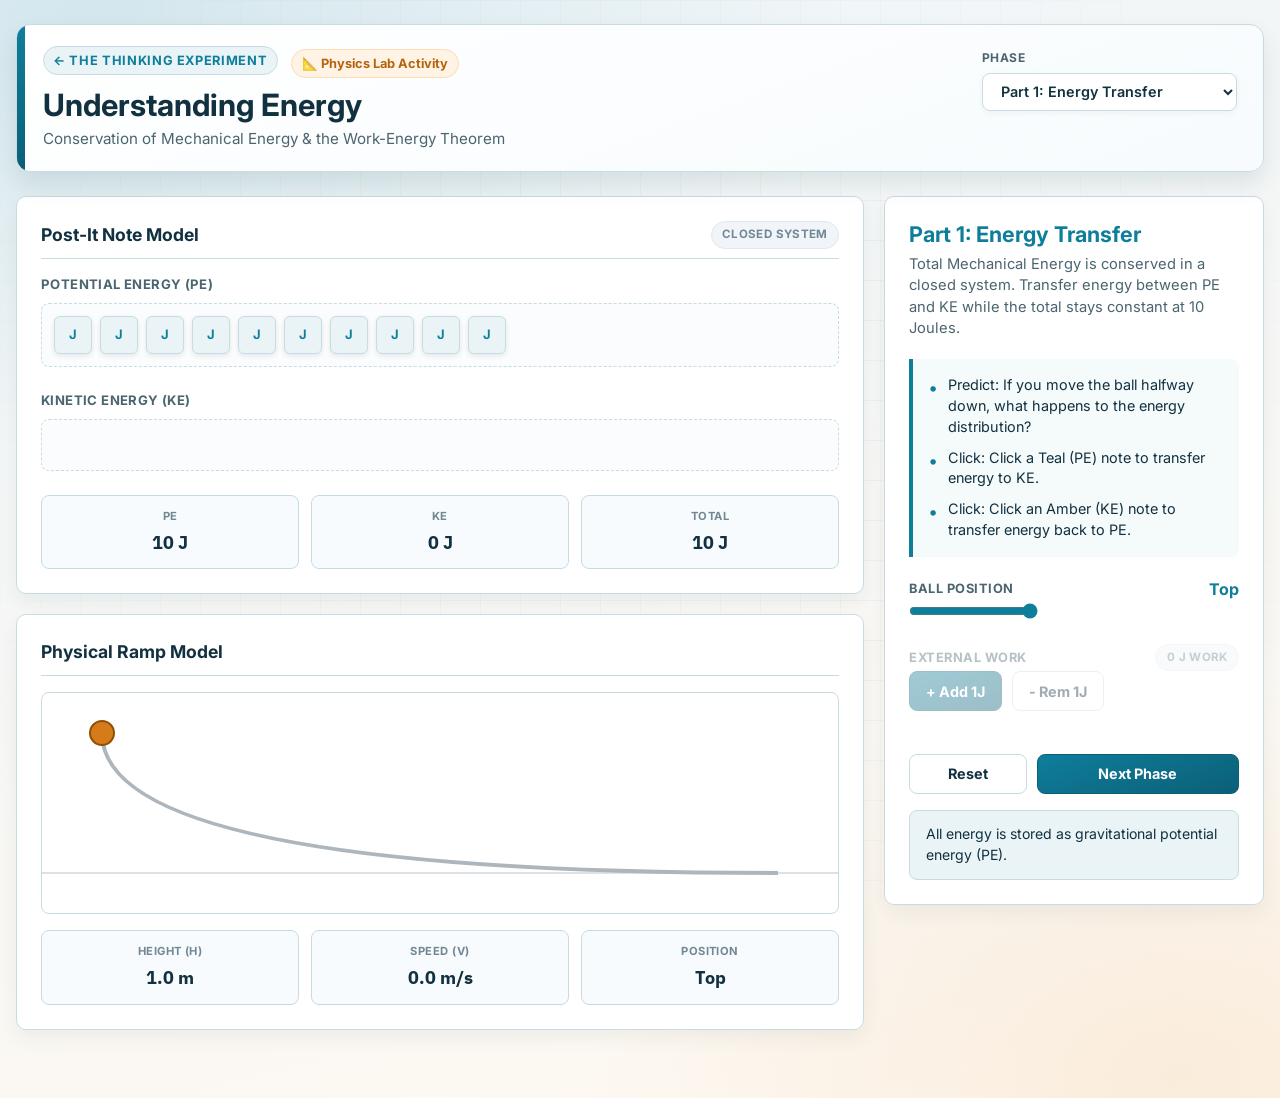
==== commit d65be079: "Standardize typography to Inter/IBM Plex Sans, align hero header, and replace bathtub narrative with" ====
--- a/index.html
+++ b/index.html
@@ -13,19 +13,22 @@
     <div class="shell">
         <!-- ===== HERO ===== -->
         <header class="hero">
-            <div>
-                <p class="kicker">The Thinking Experiment</p>
+            <div class="hero-top-left">
+                <div style="display: flex; align-items: center; flex-wrap: wrap; gap: 0.4rem; margin-bottom: 0.35rem;">
+                    <a href="https://thinking-experiment-sims.github.io/interactive-physics/" class="brand-badge" title="Return to Physics Simulations Hub">← The Thinking Experiment</a>
+                    <span class="lab-badge">📐 Physics Lab Activity</span>
+                </div>
                 <h1>Understanding Energy</h1>
-                <p class="subtitle">Conservation of Energy & Work-Energy Theorem</p>
+                <p class="subtitle">Conservation of Mechanical Energy & the Work-Energy Theorem</p>
             </div>
             <div class="part-nav">
                 <label>
                     PHASE
                     <select id="part-selector">
-                        <option value="1">Part 1: The Bathtub</option>
+                        <option value="1">Part 1: Energy Transfer</option>
                         <option value="2">Part 2: Real Values</option>
-                        <option value="3">Part 3: Work</option>
-                        <option value="4">Part 4: Together</option>
+                        <option value="3">Part 3: External Work</option>
+                        <option value="4">Part 4: Putting It All Together</option>
                     </select>
                 </label>
             </div>
@@ -93,8 +96,8 @@
             <!-- Right: Guide & Controls -->
             <div class="guide-column">
                 <section class="panel guide-panel">
-                    <h2 id="part-title">Part 1: The Bathtub</h2>
-                    <p id="part-desc" class="part-description">Energy transfers between states but the total is conserved.</p>
+                    <h2 id="part-title">Part 1: Energy Transfer</h2>
+                    <p id="part-desc" class="part-description">Total energy is conserved in a closed system; energy transfers between PE and KE.</p>
                     
                     <div class="task-box">
                         <ul id="task-list"></ul>
@@ -115,14 +118,14 @@
                                 <span id="work-total-display" class="work-badge none">0 J</span>
                             </div>
                             <div class="button-row">
-                                <button id="btn-add-work" class="btn">+ Add 1J</button>
-                                <button id="btn-rem-work" class="btn ghost">- Rem 1J</button>
+                                <button id="btn-add-work" class="btn btn-primary">+ Add 1J</button>
+                                <button id="btn-rem-work" class="btn btn-secondary">- Rem 1J</button>
                             </div>
                         </div>
 
                         <div class="button-row" style="margin-top:1.5rem;">
-                            <button id="btn-reset" class="ghost" style="flex:1;">Reset</button>
-                            <button id="btn-next" style="flex:2;">Next Phase</button>
+                            <button id="btn-reset" class="btn btn-secondary" style="flex:1;">Reset</button>
+                            <button id="btn-next" class="btn btn-primary" style="flex:2;">Next Phase</button>
                         </div>
                     </div>
 
--- a/styles.css
+++ b/styles.css
@@ -1,23 +1,33 @@
-@import url("https://fonts.googleapis.com/css2?family=Cormorant+Garamond:wght@600;700&family=IBM+Plex+Sans:wght@400;500;600;700&display=swap");
+@import url("https://fonts.googleapis.com/css2?family=Inter:wght@400;500;600;700;800&family=IBM+Plex+Sans:wght@400;500;600;700&display=swap");
 
 :root {
+    --primary-teal: #0f7e9b;
+    --primary-teal-dark: #0b5f77;
+    --primary-teal-light: #eaf4f7;
+    --primary-teal-border: #c8dbe3;
+
+    --accent-amber: #d67b19;
+    --accent-amber-dark: #b5640e;
+    --accent-amber-light: #fff3e5;
+    --accent-amber-border: #fedbb3;
+
     --bg-950: #ffffff;
-    --bg-900: #f5f7fa;
-    --bg-800: #e9eef4;
+    --bg-900: #f7fbfd;
+    --bg-800: #eef5f9;
     --text-100: #123140;
     --text-300: #4b6570;
-    --text-500: #6b7280;
+    --text-500: #718894;
     
-    --gold-500: #0f7e9b; /* Thinking Experiment Teal */
-    --gold-400: #13a1c4;
-    --gold-300: #3db5d1;
+    --gold-500: #0f7e9b; /* aliased to brand teal */
+    --gold-400: #0b5f77;
+    --gold-300: #c8dbe3;
     
-    --pe-color-text: var(--gold-500);
-    --ke-color-text: #dc8420; /* Complementary orange for KE */
+    --pe-color-text: var(--primary-teal);
+    --ke-color-text: var(--accent-amber);
     
-    --surface: rgba(255, 255, 255, 0.95);
+    --surface: #ffffff;
     --border: #c8dbe3;
-    --shadow-lg: 0 12px 24px rgba(12, 54, 68, 0.12);
+    --shadow-lg: 0 12px 24px rgba(12, 54, 68, 0.10);
     
     --radius-lg: 14px;
     --radius-md: 10px;
@@ -30,71 +40,167 @@
 }
 
 body {
-    font-family: "IBM Plex Sans", sans-serif;
+    font-family: "Inter", "IBM Plex Sans", -apple-system, BlinkMacSystemFont, "Segoe UI", Roboto, sans-serif;
     color: var(--text-100);
     background:
-        radial-gradient(1200px 700px at 8% 2%, rgba(19, 143, 176, 0.18), transparent 62%),
-        radial-gradient(900px 600px at 92% 98%, rgba(220, 132, 32, 0.18), transparent 66%),
-        linear-gradient(165deg, #e9f4fb, #fff4dd);
-    line-height: 1.45;
+        radial-gradient(1200px 700px at 8% 2%, rgba(15, 126, 155, 0.12), transparent 62%),
+        radial-gradient(900px 600px at 92% 98%, rgba(214, 123, 25, 0.10), transparent 66%),
+        linear-gradient(165deg, #eef5f9, #fff9f1);
+    line-height: 1.5;
     min-height: 100vh;
+    -webkit-font-smoothing: antialiased;
 }
 
 .bg-grid {
     position: fixed;
     inset: 0;
     z-index: -1;
-    background-image: linear-gradient(rgba(15, 126, 155, 0.06) 1px, transparent 1px),
-        linear-gradient(90deg, rgba(15, 126, 155, 0.06) 1px, transparent 1px);
-    background-size: 42px 42px;
-    mask-image: radial-gradient(circle at center, black 42%, transparent 95%);
+    background-image:
+        linear-gradient(rgba(15, 126, 155, 0.05) 1px, transparent 1px),
+        linear-gradient(90deg, rgba(214, 123, 25, 0.05) 1px, transparent 1px);
+    background-size: 40px 40px;
+    mask-image: radial-gradient(circle at center, black 40%, transparent 95%);
 }
 
 .shell {
     width: min(1400px, calc(100% - 2rem));
     margin-inline: auto;
-    padding: 2rem 0;
-}
-
-/* Hero Section */
+    padding: 1.5rem 0 3rem;
+}
+
+/* ===== HERO HEADER (The Thinking Experiment Standard) ===== */
 .hero {
     border: 1px solid var(--border);
-    border-left: 8px solid var(--gold-500);
     border-radius: var(--radius-lg);
-    padding: 1.5rem 2rem;
-    background: linear-gradient(130deg, rgba(255, 255, 255, 0.98), rgba(249, 250, 251, 0.98));
+    padding: 1.3rem 1.6rem;
+    background: linear-gradient(160deg, #ffffff, #f7fbfd);
     box-shadow: var(--shadow-lg);
     margin-bottom: 1.5rem;
     display: flex;
     justify-content: space-between;
-    align-items: center;
-}
-
-.kicker {
+    align-items: flex-start;
+    position: relative;
+    overflow: hidden;
+    gap: 1.5rem;
+    flex-wrap: wrap;
+}
+
+.hero::before {
+    content: "";
+    position: absolute;
+    inset: 0 auto 0 0;
+    width: 8px;
+    background: linear-gradient(180deg, var(--primary-teal), var(--primary-teal-dark));
+    border-radius: var(--radius-lg) 0 0 var(--radius-lg);
+}
+
+.hero-top-left {
+    flex: 1 1 auto;
+    min-width: 0;
+}
+
+.brand-badge {
+    display: inline-flex;
+    align-items: center;
+    gap: 0.4rem;
     font-size: 0.8rem;
-    text-transform: uppercase;
-    letter-spacing: 0.1em;
-    color: var(--gold-500);
-    font-weight: 700;
+    font-weight: 700;
+    text-transform: uppercase;
+    letter-spacing: 0.05em;
+    color: var(--primary-teal);
+    background: var(--primary-teal-light);
+    padding: 0.25rem 0.6rem;
+    border-radius: 999px;
+    margin-bottom: 0.4rem;
+    border: 1px solid var(--primary-teal-border);
+    text-decoration: none;
+    transition: all 0.15s ease;
+}
+
+.brand-badge:hover {
+    background: #d4ecf4;
+    color: var(--primary-teal-dark);
+}
+
+.lab-badge {
+    display: inline-flex;
+    align-items: center;
+    gap: 0.35rem;
+    font-size: 0.8rem;
+    font-weight: 700;
+    color: var(--accent-amber-dark);
+    background: var(--accent-amber-light);
+    border: 1px solid var(--accent-amber-border);
+    padding: 0.25rem 0.65rem;
+    border-radius: 999px;
+    margin-left: 0.4rem;
 }
 
 h1 {
-    font-family: "Cormorant Garamond", serif;
-    font-size: 2.5rem;
-    color: #1a2332;
-    margin-top: 0.2rem;
+    font-family: "Inter", "IBM Plex Sans", -apple-system, sans-serif;
+    font-size: clamp(1.6rem, 2.4vw, 2.2rem);
+    font-weight: 700;
+    color: var(--text-100);
+    margin-top: 0.25rem;
+    line-height: 1.15;
 }
 
 .subtitle {
     color: var(--text-300);
-    font-size: 1rem;
+    font-size: 0.95rem;
+    margin-top: 0.35rem;
+    max-width: 85ch;
+    line-height: 1.5;
+}
+
+.part-nav {
+    display: flex;
+    align-items: center;
+    margin-top: 0.2rem;
+}
+
+.part-nav label {
+    display: flex;
+    flex-direction: column;
+    gap: 0.35rem;
+    font-size: 0.75rem;
+    font-weight: 700;
+    color: var(--text-300);
+    letter-spacing: 0.05em;
+    text-transform: uppercase;
+}
+
+.part-nav select {
+    padding: 0.55rem 0.9rem;
+    border-radius: 8px;
+    border: 1px solid var(--border);
+    background: #ffffff;
+    color: var(--text-100);
+    font-family: inherit;
+    font-size: 0.9rem;
+    font-weight: 600;
+    cursor: pointer;
+    box-shadow: 0 2px 6px rgba(12, 54, 68, 0.05);
+    transition: all 0.15s ease;
+}
+
+.part-nav select:focus {
+    outline: none;
+    border-color: var(--primary-teal);
+    box-shadow: 0 0 0 3px rgba(15, 126, 155, 0.15);
 }
 
 /* Simulation Grid */
 .app-layout {
     display: grid;
     grid-template-columns: 1fr 380px;
-    gap: 1rem;
+    gap: 1.25rem;
+}
+
+@media (max-width: 1024px) {
+    .app-layout {
+        grid-template-columns: 1fr;
+    }
 }
 
 .panel {
@@ -102,7 +208,8 @@
     border-radius: var(--radius-md);
     background: var(--surface);
     padding: 1.5rem;
-    box-shadow: 0 8px 20px rgba(0, 0, 0, 0.04);
+    box-shadow: 0 8px 20px rgba(12, 54, 68, 0.06);
+    margin-bottom: 1.25rem;
 }
 
 .panel-header {
@@ -111,12 +218,12 @@
     align-items: center;
     margin-bottom: 1rem;
     border-bottom: 1px solid var(--border);
-    padding-bottom: 0.5rem;
+    padding-bottom: 0.6rem;
 }
 
 .panel-title {
-    font-family: "Cormorant Garamond", serif;
-    font-size: 1.2rem;
+    font-family: "Inter", "IBM Plex Sans", sans-serif;
+    font-size: 1.1rem;
     font-weight: 700;
     color: var(--text-100);
 }
@@ -127,42 +234,56 @@
 }
 
 .side-label {
-    font-size: 0.85rem;
+    font-size: 0.82rem;
     font-weight: 700;
     margin-bottom: 0.5rem;
     color: var(--text-300);
     text-transform: uppercase;
+    letter-spacing: 0.03em;
 }
 
 .notes-area {
     display: flex;
     flex-wrap: wrap;
     gap: 8px;
-    min-height: 50px;
+    min-height: 52px;
     padding: 12px;
-    background: rgba(15, 126, 155, 0.03);
+    background: rgba(15, 126, 155, 0.02);
     border: 1px dashed var(--border);
     border-radius: 8px;
 }
 
 .note {
-    width: 36px;
-    height: 36px;
-    border-radius: 4px;
+    width: 38px;
+    height: 38px;
+    border-radius: 6px;
     display: flex;
     align-items: center;
     justify-content: center;
-    font-size: 12px;
-    font-weight: 700;
-    box-shadow: 0 3px 6px rgba(0,0,0,0.08);
-    transition: transform 0.2s;
+    font-size: 13px;
+    font-weight: 700;
+    box-shadow: 0 2px 5px rgba(12, 54, 68, 0.1);
+    transition: transform 0.18s ease, box-shadow 0.18s ease;
     cursor: pointer;
-}
-
-.note:hover { transform: scale(1.1) rotate(2deg); }
-
-.note.pe { background: #e0f2f1; color: var(--gold-500); border: 1px solid var(--gold-300); }
-.note.ke { background: #fff3e0; color: #e65100; border: 1px solid #ffcc80; }
+    user-select: none;
+}
+
+.note:hover {
+    transform: translateY(-2px) scale(1.08);
+    box-shadow: 0 4px 10px rgba(12, 54, 68, 0.18);
+}
+
+.note.pe {
+    background: var(--primary-teal-light);
+    color: var(--primary-teal);
+    border: 1px solid var(--primary-teal-border);
+}
+
+.note.ke {
+    background: var(--accent-amber-light);
+    color: var(--accent-amber-dark);
+    border: 1px solid var(--accent-amber-border);
+}
 
 /* Stats */
 .stats-grid {
@@ -173,30 +294,32 @@
 }
 
 .stat-card {
-    padding: 0.75rem;
-    background: #f8fafc;
+    padding: 0.75rem 0.5rem;
+    background: var(--bg-900);
     border: 1px solid var(--border);
     border-radius: 8px;
     text-align: center;
 }
 
 .stat-label {
-    font-size: 0.65rem;
-    font-weight: 700;
-    text-transform: uppercase;
+    font-size: 0.7rem;
+    font-weight: 700;
+    text-transform: uppercase;
+    letter-spacing: 0.04em;
     color: var(--text-500);
     margin-bottom: 0.25rem;
 }
 
 .stat-value {
-    font-family: "IBM Plex Sans", sans-serif;
-    font-size: 1.1rem;
-    font-weight: 700;
+    font-family: "IBM Plex Sans", "Inter", sans-serif;
+    font-size: 1.15rem;
+    font-weight: 700;
+    color: var(--text-100);
 }
 
 /* Canvas Container */
 .canvas-container {
-    background: white;
+    background: #ffffff;
     border-radius: 8px;
     border: 1px solid var(--border);
     margin-bottom: 1rem;
@@ -211,22 +334,53 @@
 
 /* Guide Panel */
 .guide-panel h2 {
-    font-family: "Cormorant Garamond", serif;
-    font-size: 1.5rem;
-    color: var(--gold-500);
+    font-family: "Inter", "IBM Plex Sans", sans-serif;
+    font-size: 1.35rem;
+    font-weight: 700;
+    color: var(--primary-teal);
+    line-height: 1.25;
+}
+
+.part-description {
+    color: var(--text-300);
+    font-size: 0.92rem;
+    margin-top: 0.35rem;
+    line-height: 1.45;
 }
 
 .task-box {
-    background: rgba(15, 126, 155, 0.05);
-    border-left: 4px solid var(--gold-500);
+    background: rgba(15, 126, 155, 0.04);
+    border-left: 4px solid var(--primary-teal);
+    border-radius: 0 8px 8px 0;
     padding: 1rem;
-    margin: 1rem 0;
+    margin: 1.25rem 0;
     font-size: 0.9rem;
 }
 
-.task-box ul { list-style: none; }
-.task-box li { margin-bottom: 0.5rem; padding-left: 1rem; position: relative; }
-.task-box li::before { content: "•"; position: absolute; left: 0; color: var(--gold-500); }
+.task-box ul {
+    list-style: none;
+}
+
+.task-box li {
+    margin-bottom: 0.6rem;
+    padding-left: 1.2rem;
+    position: relative;
+    line-height: 1.45;
+    color: var(--text-100);
+}
+
+.task-box li:last-child {
+    margin-bottom: 0;
+}
+
+.task-box li::before {
+    content: "•";
+    position: absolute;
+    left: 0;
+    color: var(--primary-teal);
+    font-weight: bold;
+    font-size: 1.1rem;
+}
 
 /* Controls */
 .controls-section {
@@ -236,34 +390,60 @@
 }
 
 .control-group label {
-    font-size: 0.85rem;
-    font-weight: 700;
+    font-size: 0.8rem;
+    font-weight: 700;
+    text-transform: uppercase;
+    letter-spacing: 0.04em;
     color: var(--text-300);
 }
 
 input[type=range] {
-    accent-color: var(--gold-500);
+    accent-color: var(--primary-teal);
     cursor: pointer;
 }
 
 .btn {
-    border: 1px solid var(--gold-500);
-    border-radius: 10px;
-    background: linear-gradient(135deg, var(--gold-500), var(--gold-400));
+    border: 1px solid var(--primary-teal-dark);
+    border-radius: 8px;
+    background: linear-gradient(160deg, var(--primary-teal), var(--primary-teal-dark));
     color: white;
     font-weight: 700;
-    padding: 0.7rem;
+    padding: 0.65rem 1rem;
     cursor: pointer;
     font-family: inherit;
-    transition: filter 0.2s;
+    transition: all 0.15s ease;
     font-size: 0.9rem;
 }
 
-.btn:hover { filter: brightness(1.1); }
+.btn:hover {
+    filter: brightness(1.08);
+    transform: translateY(-1px);
+    box-shadow: 0 4px 12px rgba(15, 126, 155, 0.25);
+}
+
+.btn-primary {
+    background: linear-gradient(160deg, var(--primary-teal), var(--primary-teal-dark));
+    color: white;
+    border: 1px solid var(--primary-teal-dark);
+}
 
 .btn-secondary {
-    background: white;
-    color: var(--gold-500);
+    background: #ffffff;
+    color: var(--text-100);
+    border: 1px solid var(--border);
+    box-shadow: none;
+}
+
+.btn-secondary:hover {
+    background: var(--primary-teal-light);
+    color: var(--primary-teal-dark);
+    border-color: var(--primary-teal);
+}
+
+.button-row {
+    display: flex;
+    gap: 0.6rem;
+    align-items: center;
 }
 
 .button-actions {
@@ -272,22 +452,40 @@
 }
 
 .work-badge {
-    padding: 0.2rem 0.6rem;
+    padding: 0.25rem 0.65rem;
     border-radius: 999px;
-    font-size: 0.7rem;
-    font-weight: 700;
-}
-
-.work-badge.pos { background: #e0f2f1; color: var(--gold-500); }
-.work-badge.neg { background: #ffebee; color: #c62828; }
-.work-badge.none { background: #f1f3f5; color: var(--text-500); }
+    font-size: 0.72rem;
+    font-weight: 700;
+    letter-spacing: 0.03em;
+    text-transform: uppercase;
+}
+
+.work-badge.pos {
+    background: var(--primary-teal-light);
+    color: var(--primary-teal-dark);
+    border: 1px solid var(--primary-teal-border);
+}
+
+.work-badge.neg {
+    background: #fef2f2;
+    color: #b91c1c;
+    border: 1px solid #fecaca;
+}
+
+.work-badge.none {
+    background: #f1f5f9;
+    color: var(--text-500);
+    border: 1px solid #e2e8f0;
+}
 
 .annotation-box {
     margin-top: 1rem;
-    padding: 1rem;
-    background: rgba(15, 126, 155, 0.08);
-    border-radius: 8px;
-    font-size: 0.9rem;
-    color: var(--text-100);
-    font-style: italic;
-}
+    padding: 0.85rem 1rem;
+    background: var(--primary-teal-light);
+    border: 1px solid var(--primary-teal-border);
+    border-radius: 8px;
+    font-size: 0.88rem;
+    color: var(--text-100);
+    font-style: normal;
+    line-height: 1.45;
+}
